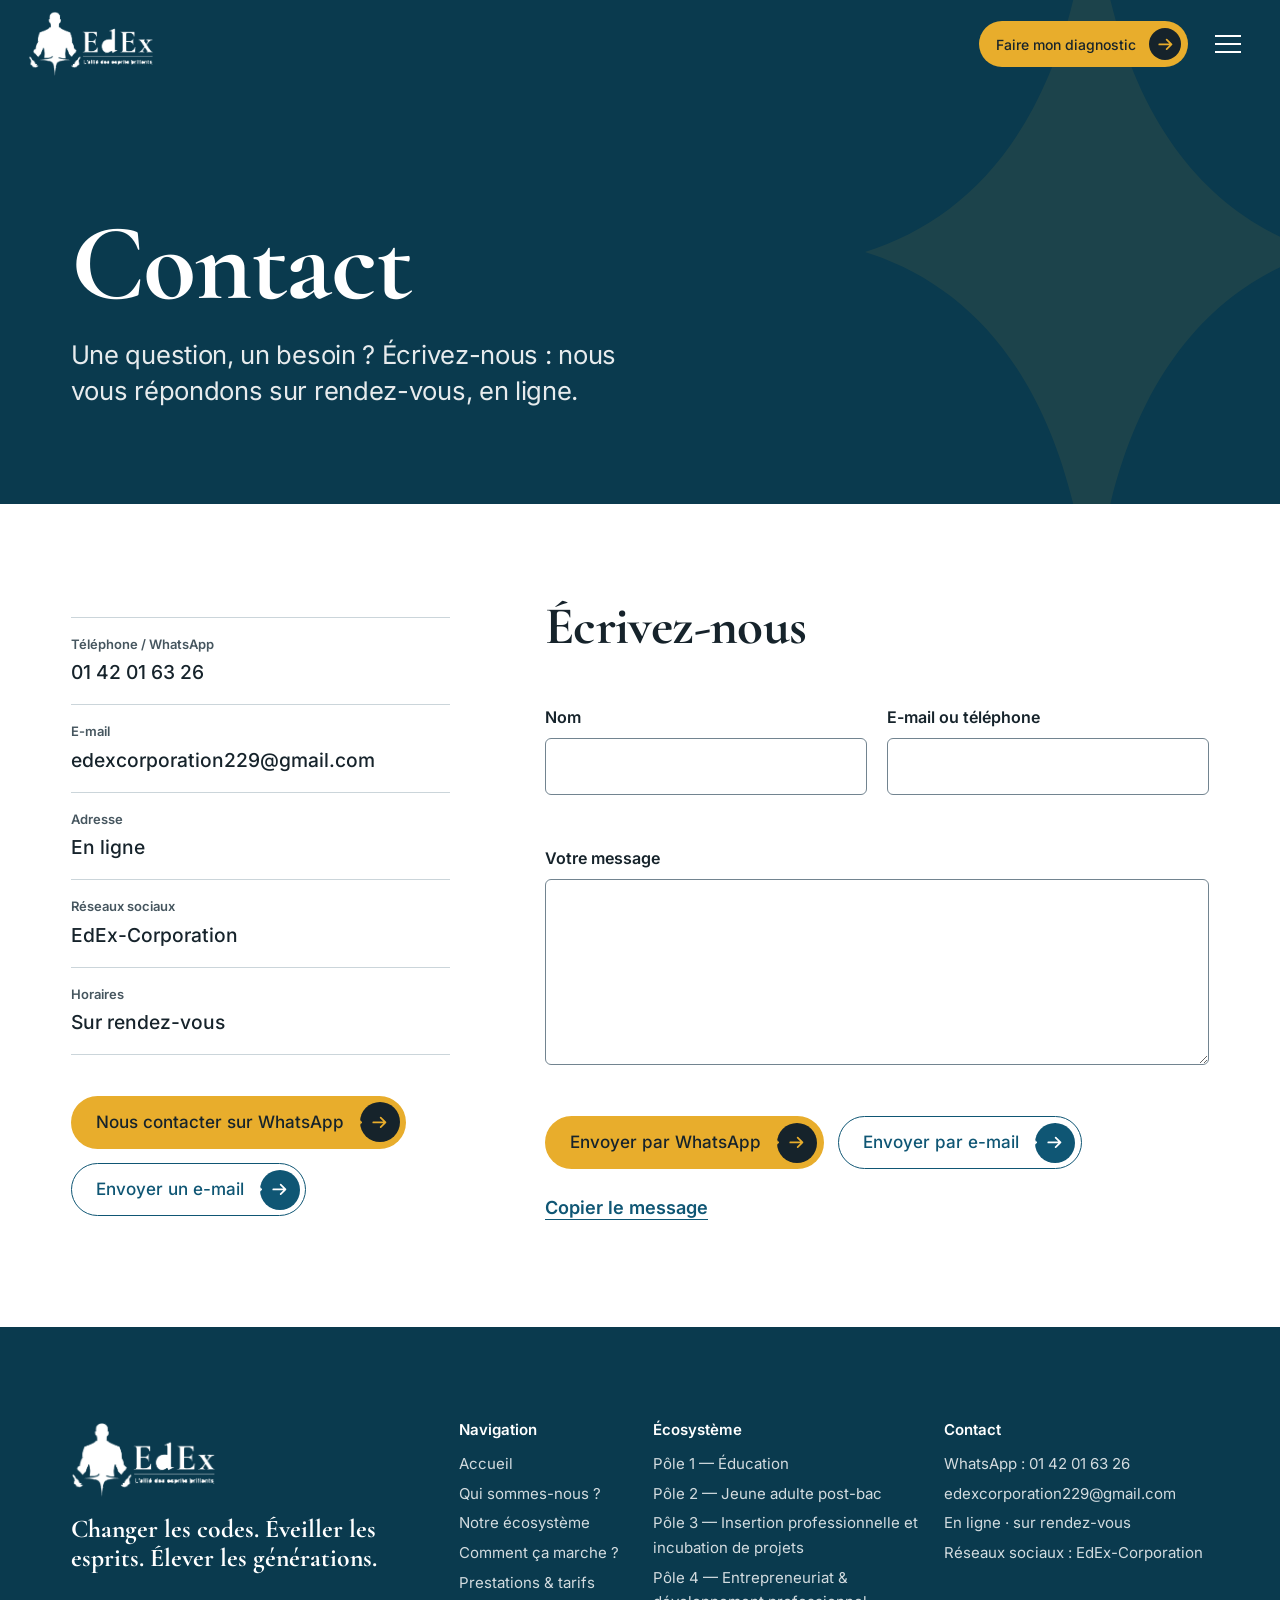
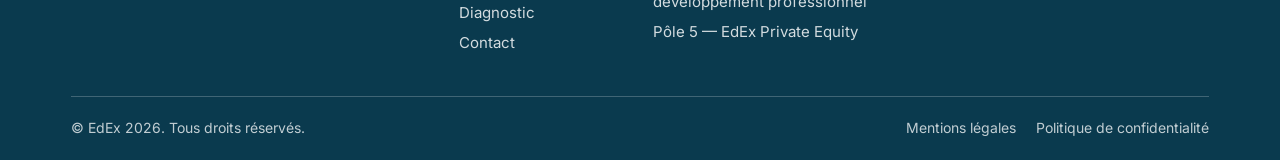
==== edex-site/edex-site/contact/index.html @ c8b8cba0 "Added robots.txt" ====
<!DOCTYPE html>
<html lang="fr">
<head>
<meta charset="utf-8">
<meta name="viewport" content="width=device-width, initial-scale=1">
<title>Contact — EdEx</title>
<meta name="description" content="Contacter EdEx par WhatsApp, téléphone ou e-mail. Échanges en ligne, sur rendez-vous.">
<meta name="theme-color" content="#0A3A4E">
<meta property="og:type" content="website">
<meta property="og:locale" content="fr_FR">
<meta property="og:site_name" content="EdEx">
<meta property="og:title" content="Contact — EdEx">
<meta property="og:description" content="Contacter EdEx par WhatsApp, téléphone ou e-mail. Échanges en ligne, sur rendez-vous.">
<meta name="twitter:card" content="summary_large_image">
<link rel="icon" type="image/png" sizes="48x48" href="../assets/img/favicon-48.png">
<link rel="apple-touch-icon" href="../assets/img/apple-touch-icon.png">
<link rel="preload" href="../assets/fonts/cormorant-garamond-latin-700-normal.woff2" as="font" type="font/woff2" crossorigin>
<link rel="preload" href="../assets/fonts/inter-latin-wght-normal.woff2" as="font" type="font/woff2" crossorigin>
<link rel="stylesheet" href="../assets/css/main.css">
<script>(function(d){var r=d.documentElement;r.classList.add('js');var rm=window.matchMedia&&matchMedia('(prefers-reduced-motion: reduce)').matches;if(rm){r.classList.add('rm')}else{try{if(sessionStorage.getItem('edex-t')==='1'){r.setAttribute('data-transitioning','1')}}catch(e){}}setTimeout(function(){if(!window.__edex){r.classList.remove('js');r.removeAttribute('data-transitioning')}},5000)})(document)</script>
</head>
<body>
<a class="skip-link" href="#main">Aller au contenu</a>
<svg width="0" height="0" style="position:absolute" aria-hidden="true" focusable="false"><symbol id="star" viewBox="0 0 60 100"><path fill="currentColor" d="M30 0C32 30 44 45 60 50 44 55 32 70 30 100 28 70 16 55 0 50 16 45 28 30 30 0Z"/></symbol><symbol id="arrow" viewBox="0 0 14 12"><path d="M1 6h11M8 1.5 12.5 6 8 10.5" fill="none" stroke="currentColor" stroke-width="1.6" stroke-linecap="round" stroke-linejoin="round"/></symbol></svg>
<div class="curtain" aria-hidden="true"><img class="curtain__logo curtain__logo--white" src="../assets/img/logo-white.webp" width="614" height="322" alt=""><img class="curtain__logo curtain__logo--gold" src="../assets/img/logo-gold.webp" width="614" height="322" alt=""></div>
<header class="site-header" data-header>
  <div class="container site-header__in">
    <div class="logo-wrap">
      <a class="logo" href="../" aria-label="EdEx — L’allié des esprits brillants, accueil">
        <img class="logo__img logo__img--white" src="../assets/img/logo-white.webp" width="614" height="322" alt="">
        <img class="logo__img logo__img--color" src="../assets/img/logo-color.webp" width="614" height="322" alt="">
      </a>
    </div>
    <nav class="nav" aria-label="Navigation principale"><ul><li><a href="../">Accueil</a></li><li><a href="../qui-sommes-nous/">Qui sommes-nous ?</a></li><li><a href="../ecosysteme/">Notre écosystème</a></li><li><a href="../comment-ca-marche/">Comment ça marche ?</a></li><li><a href="../prestations/">Prestations &amp; tarifs</a></li><li><a href="../diagnostic/">Diagnostic</a></li><li><a href="../contact/" aria-current="page">Contact</a></li></ul></nav>
    <div class="header__right">
      <a class="btn btn--gold btn--sm header__cta" href="../diagnostic/"><span class="btn__label">Faire mon diagnostic</span><span class="btn__icon" aria-hidden="true"><svg viewBox="0 0 14 12" aria-hidden="true" focusable="false"><use href="#arrow"/></svg><svg viewBox="0 0 14 12" aria-hidden="true" focusable="false"><use href="#arrow"/></svg></span></a>
      <button class="burger" type="button" aria-expanded="false" aria-controls="menu" aria-label="Ouvrir le menu"><span></span><span></span><span></span></button>
    </div>
  </div>
</header>
<nav class="menu" id="menu" aria-label="Menu principal">
  <ul><li style="--i:0"><a href="../">Accueil</a></li><li style="--i:1"><a href="../qui-sommes-nous/">Qui sommes-nous ?</a></li><li style="--i:2"><a href="../ecosysteme/">Notre écosystème</a></li><li style="--i:3"><a href="../comment-ca-marche/">Comment ça marche ?</a></li><li style="--i:4"><a href="../prestations/">Prestations &amp; tarifs</a></li><li style="--i:5"><a href="../diagnostic/">Diagnostic</a></li><li style="--i:6"><a href="../contact/" aria-current="page">Contact</a></li></ul>
  <div class="menu__foot">
    <a class="btn btn--gold" href="../diagnostic/"><span class="btn__label">Faire mon diagnostic</span><span class="btn__icon" aria-hidden="true"><svg viewBox="0 0 14 12" aria-hidden="true" focusable="false"><use href="#arrow"/></svg><svg viewBox="0 0 14 12" aria-hidden="true" focusable="false"><use href="#arrow"/></svg></span></a>
    <p style="margin-top:1rem">WhatsApp : <a href="https://wa.me/2290142016326">01 42 01 63 26</a><br><a href="mailto:edexcorporation229@gmail.com">edexcorporation229@gmail.com</a></p>
  </div>
</nav>
<main id="main">
<section class="page-hero bg-deep">
  <svg class="star page-hero__star" viewBox="0 0 60 100" aria-hidden="true" focusable="false"><use href="#star"/></svg>
  <div class="container">
    
    <h1 data-hero data-hero-title>Contact</h1>
    <p class="lede" data-hero>Une question, un besoin ? Écrivez-nous : nous vous répondons sur rendez-vous, en ligne.</p>
    
  </div>
</section><section class="section"><div class="container form-shell">
  <div class="form-aside">
    <dl class="contact-list">
      <div><dt>Téléphone / WhatsApp</dt><dd><a href="https://wa.me/2290142016326">01 42 01 63 26</a></dd></div>
      <div><dt>E-mail</dt><dd><a href="mailto:edexcorporation229@gmail.com">edexcorporation229@gmail.com</a></dd></div>
      <div><dt>Adresse</dt><dd>En ligne</dd></div>
      <div><dt>Réseaux sociaux</dt><dd>EdEx-Corporation</dd></div>
      <div><dt>Horaires</dt><dd>Sur rendez-vous</dd></div>
    </dl>
    <div class="btn-group mt-m"><a class="btn btn--gold" href="https://wa.me/2290142016326" target="_blank" rel="noopener"><span class="btn__label">Nous contacter sur WhatsApp</span><span class="btn__icon" aria-hidden="true"><svg viewBox="0 0 14 12" aria-hidden="true" focusable="false"><use href="#arrow"/></svg><svg viewBox="0 0 14 12" aria-hidden="true" focusable="false"><use href="#arrow"/></svg></span></a><a class="btn btn--line" href="mailto:edexcorporation229@gmail.com"><span class="btn__label">Envoyer un e-mail</span><span class="btn__icon" aria-hidden="true"><svg viewBox="0 0 14 12" aria-hidden="true" focusable="false"><use href="#arrow"/></svg><svg viewBox="0 0 14 12" aria-hidden="true" focusable="false"><use href="#arrow"/></svg></span></a></div>
  </div>
  <form data-contact-form novalidate aria-label="Formulaire de contact" class="stack" style="display:grid;gap:var(--sp-s)">
    <h2 style="font-size:clamp(2rem,1.4rem + 2.4vw,3.4rem)">Écrivez-nous</h2>
    <div class="row-2"><div class="field"><label for="c-nom">Nom</label><input type="text" id="c-nom" name="nom" autocomplete="name"><p class="error-msg" hidden></p></div>
    <div class="field"><label for="c-contact">E-mail ou téléphone</label><input type="text" id="c-contact" name="contact" autocomplete="email"><p class="error-msg" hidden></p></div></div>
    <div class="field"><label for="c-msg">Votre message</label><textarea id="c-msg" name="message" rows="6"></textarea><p class="error-msg" hidden></p></div>
    <p class="hp" aria-hidden="true"><label>Ne pas remplir <input type="text" name="website" tabindex="-1" autocomplete="off"></label></p>
    <div class="send-row"><button type="button" class="btn btn--gold" data-send="wa"><span class="btn__label">Envoyer par WhatsApp</span><span class="btn__icon" aria-hidden="true"><svg viewBox="0 0 14 12" aria-hidden="true" focusable="false"><use href="#arrow"/></svg><svg viewBox="0 0 14 12" aria-hidden="true" focusable="false"><use href="#arrow"/></svg></span></button><button type="button" class="btn btn--line" data-send="mail"><span class="btn__label">Envoyer par e-mail</span><span class="btn__icon" aria-hidden="true"><svg viewBox="0 0 14 12" aria-hidden="true" focusable="false"><use href="#arrow"/></svg><svg viewBox="0 0 14 12" aria-hidden="true" focusable="false"><use href="#arrow"/></svg></span></button><button type="button" class="btn-text" data-send="copy">Copier le message</button></div>
    <p class="form-status" data-send-status role="status" hidden></p>
  </form>
</div></section>
</main>
<footer class="site-footer">
  <div class="container">
    <div class="footer-grid">
      <div class="footer-brand">
        <img src="../assets/img/logo-white.webp" width="614" height="322" alt="EdEx — L’allié des esprits brillants" loading="lazy">
        <p>Changer les codes. Éveiller les esprits. Élever les générations.</p>
      </div>
      <div class="footer-col"><h2>Navigation</h2><ul><li><a href="../">Accueil</a></li><li><a href="../qui-sommes-nous/">Qui sommes-nous ?</a></li><li><a href="../ecosysteme/">Notre écosystème</a></li><li><a href="../comment-ca-marche/">Comment ça marche ?</a></li><li><a href="../prestations/">Prestations &amp; tarifs</a></li><li><a href="../diagnostic/">Diagnostic</a></li><li><a href="../contact/">Contact</a></li></ul></div>
      <div class="footer-col footer-col--wide"><h2>Écosystème</h2><ul><li><a href="../ecosysteme/pole-1/">Pôle 1 — Éducation</a></li><li><a href="../ecosysteme/pole-2/">Pôle 2 — Jeune adulte post-bac</a></li><li><a href="../ecosysteme/pole-3/">Pôle 3 — Insertion professionnelle et incubation de projets</a></li><li><a href="../ecosysteme/pole-4/">Pôle 4 — Entrepreneuriat &amp; développement professionnel</a></li><li><a href="../ecosysteme/pole-5/">Pôle 5 — EdEx Private Equity</a></li></ul></div>
      <div class="footer-col footer-col--wide"><h2>Contact</h2><ul>
        <li><a href="https://wa.me/2290142016326">WhatsApp : 01 42 01 63 26</a></li>
        <li><a href="mailto:edexcorporation229@gmail.com">edexcorporation229@gmail.com</a></li>
        <li>En ligne · sur rendez-vous</li>
        <li>Réseaux sociaux : <span class="nw">EdEx-Corporation</span></li></ul></div>
    </div>
    <div class="footer-bottom">
      <span>© EdEx 2026. Tous droits réservés.</span>
      <ul><li><a href="../mentions-legales/">Mentions légales</a></li><li><a href="../politique-confidentialite/">Politique de confidentialité</a></li></ul>
    </div>
  </div>
</footer>
<script src="../assets/vendor/gsap.min.js" defer></script>
<script src="../assets/vendor/ScrollTrigger.min.js" defer></script>
<script src="../assets/vendor/lenis.min.js" defer></script>
<script src="../assets/vendor/split-type.min.js" defer></script>
<script src="../assets/js/config.js" defer></script>
<script src="../assets/js/main.js" defer></script>
</body>
</html>
---- edex-site/edex-site/assets/css/main.css ----
/* ==========================================================================
   EdEx — site vitrine
   Tokens de marque : Navy #0F5674 · Deep Navy #0A3A4E · Or #E8AD2C · Or profond #C98F16
   Gris clair #E7ECEF · Encre #16232B · Blanc. Le navy domine, l'or accentue (≤ 10 %).
   ========================================================================== */

@font-face{font-family:"Cormorant Garamond";src:url(../fonts/cormorant-garamond-latin-700-normal.woff2) format("woff2");font-weight:700;font-style:normal;font-display:swap}
@font-face{font-family:"Inter";src:url(../fonts/inter-latin-wght-normal.woff2) format("woff2");font-weight:100 900;font-style:normal;font-display:swap}

:root{
  --navy:#0F5674; --navy-deep:#0A3A4E; --gold:#E8AD2C; --gold-deep:#C98F16;
  --gray:#E7ECEF; --ink:#16232B; --white:#fff;
  --muted:#46565F;          /* texte secondaire sur blanc / gris clair (≥ 7:1) */
  --line:#CBD5DA;           /* filets décoratifs */
  --field:#728490;          /* bordure de champ (≥ 3:1) */
  --font-display:"Cormorant Garamond",Georgia,"Times New Roman",serif;
  --font-ui:"Inter",Arial,Helvetica,sans-serif;

  /* Rythme d'espacement — échelle fluide reprise du site de référence */
  --sp-2xs:clamp(.5rem,.413rem + .373vw,1rem);
  --sp-xs:clamp(.75rem,.531rem + .932vw,2rem);
  --sp-s:clamp(1.125rem,.797rem + 1.399vw,3rem);
  --sp-m:clamp(1.5rem,.602rem + 2.396vw,4.375rem);
  --sp-l:clamp(3rem,1.6rem + 5.4vw,8.75rem);
  --sp-xl:clamp(3.75rem,2.657rem + 4.662vw,10rem);
  --gutter:clamp(1.25rem,-.06rem + 5.6vw,8.75rem);
  --col-gap:clamp(1rem,2vw,1.75rem);
  --maxw:1520px;

  /* Typographie — Cormorant Garamond Bold (titres) + Inter (interface) */
  --fs-body:clamp(1rem,.95rem + .25vw,1.125rem);
  --fs-lede:clamp(1.15rem,1rem + .75vw,1.65rem);
  --fs-h1:clamp(3rem,.9rem + 9vw,9.5rem);
  --fs-h2:clamp(2.5rem,1.3rem + 4.4vw,5.5rem);
  --fs-h3:clamp(1.75rem,1.4rem + 1.3vw,2.75rem);
  --fs-h4:clamp(1.35rem,1.2rem + .6vw,1.75rem);

  --hh:76px;                /* hauteur d'en-tête */
  --logo-h:62px;
  --radius:8px;
  --ease:cubic-bezier(.77,0,.175,1);
  --ease-out:cubic-bezier(.625,.05,0,1);
}
@media (min-width:1100px){:root{--hh:88px;--logo-h:66px}}

/* ---------- Base ---------- */
*,*::before,*::after{box-sizing:border-box}
html{-webkit-text-size-adjust:100%;scroll-padding-top:calc(var(--hh) + 1rem)}
html.lenis,html.lenis body{height:auto}
.lenis.lenis-smooth{scroll-behavior:auto!important}
.lenis.lenis-stopped{overflow:hidden}
body{margin:0;font-family:var(--font-ui);font-size:var(--fs-body);line-height:1.62;color:var(--ink);background:var(--white);-webkit-font-smoothing:antialiased;text-rendering:optimizeLegibility}
body.menu-open{overflow:hidden}
img{max-width:100%;height:auto;display:block}
a{color:inherit;text-decoration-thickness:1px;text-underline-offset:.2em}
p{margin:0 0 1.1em}
p:last-child{margin-bottom:0}
ul,ol{margin:0;padding:0;list-style:none}
h1,h2,h3,h4{font-family:var(--font-display);font-weight:700;margin:0;letter-spacing:-.012em;line-height:1.04}
h1{font-size:var(--fs-h1);line-height:.98}
h2{font-size:var(--fs-h2)}
h3{font-size:var(--fs-h3)}
h4{font-size:var(--fs-h4);line-height:1.15}
button{font:inherit;color:inherit;cursor:pointer}
:focus-visible{outline:3px solid var(--navy);outline-offset:3px;border-radius:2px}
.on-dark :focus-visible,.site-header:not(.is-scrolled) :focus-visible,.menu :focus-visible,.site-footer :focus-visible,.curtain :focus-visible{outline-color:var(--gold)}
.sr-only{position:absolute!important;width:1px;height:1px;margin:-1px;padding:0;overflow:hidden;clip:rect(0 0 0 0);white-space:nowrap;border:0}
.skip-link{position:fixed;left:1rem;top:-4rem;z-index:2000;background:var(--gold);color:var(--ink);padding:.8rem 1.1rem;font-weight:600;border-radius:6px;transition:top .2s}
.skip-link:focus{top:1rem}
[hidden]{display:none!important}

/* ---------- Layout ---------- */
.container{width:100%;max-width:var(--maxw);margin-inline:auto;padding-inline:var(--gutter)}
.section{padding-block:var(--sp-l);position:relative}
.section--tight{padding-block:var(--sp-m)}
.bg-deep{background:var(--navy-deep);color:#fff}
.bg-navy{background:var(--navy);color:#fff}
.bg-gray{background:var(--gray)}
.on-dark{color:#fff}
.grid-12{display:grid;grid-template-columns:repeat(12,minmax(0,1fr));column-gap:var(--col-gap);row-gap:var(--sp-s)}
.grid-12>*{grid-column:1/-1;min-width:0}
@media (min-width:900px){
  .grid-12>.span-4{grid-column:span 4}.grid-12>.span-5{grid-column:span 5}.grid-12>.span-6{grid-column:span 6}.grid-12>.span-7{grid-column:span 7}.grid-12>.span-8{grid-column:span 8}
  .grid-12>.start-2{grid-column-start:2}.grid-12>.start-5{grid-column-start:5}.grid-12>.start-6{grid-column-start:6}.grid-12>.start-7{grid-column-start:7}.grid-12>.start-8{grid-column-start:8}
}
.center{text-align:center}
.measure{max-width:62ch}
.measure-c{max-width:62ch;margin-inline:auto}
.stack>*+*{margin-top:var(--sp-xs)}
.mt-s{margin-top:var(--sp-s)}.mt-m{margin-top:var(--sp-m)}

/* ---------- Étoile / filet / eyebrow ---------- */
.star{display:block;width:auto;fill:currentColor}
.rule{display:block;width:56px;height:1px;background:var(--gold);border:0;margin:0 0 var(--sp-xs)}
.eyebrow{display:inline-flex;align-items:center;gap:.6rem;font-size:.9375rem;font-weight:500;letter-spacing:.01em;margin-bottom:var(--sp-xs)}
.eyebrow .star{height:.95rem;color:var(--gold)}
.lede{font-size:var(--fs-lede);line-height:1.42;letter-spacing:-.012em}
.muted{color:var(--muted)}
.bg-deep .muted,.bg-navy .muted,.on-dark .muted{color:rgba(255,255,255,.82)}

/* Reveal typographique : masque de ligne (accents : marge de sécurité) */
.split-line{display:block}
.line-mask{overflow:hidden;padding-block:.1em .22em;margin-block:-.1em -.22em}
.js:not(.rm) [data-hero]{visibility:hidden}

/* ---------- En-tête ---------- */
.site-header{position:fixed;inset:0 0 auto 0;height:var(--hh);z-index:100;color:#fff;transition:transform .35s var(--ease-out),background-color .25s,color .25s,box-shadow .25s}
.site-header__in{height:100%;display:flex;align-items:center;justify-content:space-between;gap:.9rem;flex-wrap:nowrap}
.site-header.is-scrolled{background:#fff;color:var(--ink);box-shadow:0 1px 0 var(--line)}
.site-header.is-hidden{transform:translateY(-101%)}
.menu-open .site-header{background:transparent!important;color:#fff!important;box-shadow:none;transform:none!important}
.logo{display:flex;align-items:center;gap:1.1rem;position:relative;flex:none;text-decoration:none}
.logo__img{height:var(--logo-h);width:auto}
.logo__img--color{position:absolute;left:0;top:50%;transform:translateY(-50%);opacity:0;transition:opacity .25s}
.logo__img--white{transition:opacity .25s}
.site-header.is-scrolled .logo__img--color{opacity:1}
.site-header.is-scrolled .logo__img--white{opacity:0}
.menu-open .site-header .logo__img--color{opacity:0!important}
.menu-open .site-header .logo__img--white{opacity:1!important}
.logo-wrap{display:flex;align-items:center;gap:.75rem;flex:none}
.pole-mark{font-size:.75rem;font-weight:500;letter-spacing:.04em;text-transform:uppercase;color:var(--navy);white-space:nowrap;padding-left:.75rem;border-left:1px solid var(--line)}
.nav{display:none}
.nav ul{display:flex;align-items:center;gap:clamp(.7rem,1vw,1.5rem)}
.nav a{display:inline-block;padding:.5rem .1rem;font-size:.875rem;font-weight:500;text-decoration:none;position:relative;white-space:nowrap}
.nav a::after{content:"";position:absolute;left:0;right:0;bottom:.15rem;height:2px;background:currentColor;transform:scaleX(0);transform-origin:left;transition:transform .35s var(--ease-out)}
.site-header:not(.is-scrolled) .nav a::after{background:var(--gold)}
.nav a:hover::after,.nav a[aria-current="page"]::after{transform:scaleX(1)}
.header__right{display:flex;align-items:center;gap:1rem}
.site-header .header__cta{display:none}
@media (min-width:640px){.site-header .header__cta{display:inline-flex}}
@media (min-width:1320px){.nav{display:block}.burger{display:none!important}}
.site-header .container{padding-inline:clamp(1.25rem,2.2vw,3rem)}
.burger{width:48px;height:48px;border:0;background:transparent;display:grid;place-content:center;gap:6px;padding:0;border-radius:50%}
.burger span{display:block;width:26px;height:2px;background:currentColor;transition:transform .3s var(--ease-out),opacity .2s}
.menu-open .burger span:nth-child(1){transform:translateY(8px) rotate(45deg)}
.menu-open .burger span:nth-child(2){opacity:0}
.menu-open .burger span:nth-child(3){transform:translateY(-8px) rotate(-45deg)}

/* Menu plein écran (surface opaque Deep Navy) */
.menu{position:fixed;inset:0;z-index:90;background:var(--navy-deep);color:#fff;transform:translateY(-100%);visibility:hidden;transition:transform .55s var(--ease),visibility 0s .55s;overflow-y:auto;padding:calc(var(--hh) + 1.5rem) var(--gutter) 2rem;display:flex;flex-direction:column;justify-content:space-between;gap:2rem}
.menu-open .menu{transform:none;visibility:visible;transition-delay:0s}
.menu ul{display:grid;gap:.15rem}
.menu li{opacity:0;transform:translateY(-14px);transition:opacity .4s,transform .5s var(--ease-out)}
.menu-open .menu li{opacity:1;transform:none;transition-delay:calc(var(--i,0)*70ms + .2s)}
.menu li a{display:block;font-family:var(--font-display);font-weight:700;font-size:clamp(2.1rem,1.4rem + 3.4vw,3.4rem);line-height:1.15;text-decoration:none;padding:.15em 0}
.menu li a[aria-current="page"]{color:var(--gold)}
.menu__foot{display:grid;gap:.4rem;padding-top:1.25rem;border-top:1px solid rgba(255,255,255,.25);font-size:.9375rem;opacity:0;transition:opacity .5s .55s}
.menu-open .menu__foot{opacity:1}
.menu__foot a{text-decoration:none}

/* ---------- Rideau de transition ---------- */
.curtain{position:fixed;inset:0;z-index:1000;background:var(--navy);display:grid;place-items:center;transform:translateY(100%);visibility:hidden;pointer-events:none}
.curtain.is-first{background:var(--navy-deep)}
.curtain.is-active{visibility:visible;pointer-events:all}
.curtain.is-in{transform:none;transition:transform .6s var(--ease)}
.curtain.is-out{transform:translateY(-100%);transition:transform .6s var(--ease)}
.curtain__logo{width:min(220px,52vw);opacity:0;transform:translateY(24px)}
.curtain.is-in .curtain__logo{opacity:1;transform:none;transition:opacity .5s .2s,transform .6s .2s var(--ease-out)}
.curtain.is-out .curtain__logo{opacity:1;transform:translateY(-24px);transition:transform .6s var(--ease)}
html[data-transitioning] .curtain{transform:none!important;transition:none!important;visibility:visible;pointer-events:all}
html[data-transitioning] .curtain .curtain__logo{opacity:1;transform:none;transition:none}
.curtain__logo--gold{display:none}
.curtain.is-first .curtain__logo--white,html[data-transitioning="first"] .curtain__logo--white{display:none}
.curtain.is-first .curtain__logo--gold,html[data-transitioning="first"] .curtain__logo--gold{display:block}
html[data-transitioning="first"] .curtain{background:var(--navy-deep)}

/* ---------- Boutons ---------- */
.btn{display:inline-flex;align-items:center;gap:1rem;padding:.35rem .35rem .35rem 1.5rem;border-radius:100px;border:1.5px solid transparent;font-size:1.0625rem;font-weight:500;line-height:1;text-decoration:none;cursor:pointer;background:none;position:relative;transition:transform .25s var(--ease-out),background-color .25s,color .25s}
.btn:hover{transform:scale(.97)}
.btn__label{position:relative;display:block;overflow:hidden;white-space:nowrap;line-height:1.5}
.btn__row{display:block;white-space:nowrap}
.btn__row--b{position:absolute;left:0;right:0;top:100%}
.btn__row span{display:inline-block}
.btn__icon{position:relative;flex:none;width:2.5rem;height:2.5rem;border-radius:50%;overflow:hidden;display:grid;place-items:center}
.btn__icon svg{position:absolute;inset:0;margin:auto;width:.95rem;height:.8rem;transition:transform .45s var(--ease-out)}
.btn__icon svg:first-child{transform:translateX(-160%)}
.btn:hover .btn__icon svg:first-child,.btn:focus-visible .btn__icon svg:first-child{transform:none}
.btn:hover .btn__icon svg:last-child,.btn:focus-visible .btn__icon svg:last-child{transform:translateX(160%)}
.btn--gold{background:var(--gold);color:var(--ink)}
.btn--gold .btn__icon{background:var(--ink);color:var(--gold)}
.btn--gold:hover{background:#F0BB48}
.btn--navy{background:var(--navy);color:#fff}
.btn--navy .btn__icon{background:#fff;color:var(--navy)}
.btn--line{border-color:currentColor;color:var(--navy)}
.btn--line .btn__icon{background:var(--navy);color:#fff}
.btn--line-light{border-color:#fff;color:#fff}
.btn--line-light .btn__icon{background:#fff;color:var(--navy-deep)}
.btn--sm{font-size:.875rem;padding-left:1.05rem;gap:.8rem}
.btn--sm .btn__icon{width:2rem;height:2rem}
.btn[aria-disabled="true"]{opacity:.6;pointer-events:none}
.btn-group{display:flex;flex-wrap:wrap;gap:.9rem}
.link-arrow{display:inline-flex;align-items:center;gap:.7rem;font-weight:600;text-decoration:none;color:var(--navy)}
.link-arrow .ic{width:2.25rem;height:2.25rem;border-radius:50%;background:var(--navy);color:#fff;display:grid;place-items:center;transition:transform .35s var(--ease-out)}
.link-arrow .ic svg{width:.9rem;height:.75rem}
.link-arrow:hover .ic{transform:translateX(4px)}
.on-dark .link-arrow,.bg-deep .link-arrow{color:#fff}
.on-dark .link-arrow .ic,.bg-deep .link-arrow .ic{background:#fff;color:var(--navy-deep)}

/* ---------- Statuts des pôles (forme + libellé, jamais la couleur seule) ---------- */
.badge{display:inline-flex;align-items:center;gap:.5rem;padding:.32rem .8rem;border-radius:100px;font-size:.8125rem;font-weight:500;line-height:1.2;white-space:nowrap;border:1.5px solid var(--navy);color:var(--navy);background:transparent}
.badge::before{content:"";width:.5rem;height:.5rem;border-radius:50%;border:1.5px solid currentColor}
.badge--ops{background:var(--navy);color:#fff}
.badge--ops::before{background:#fff;border-color:#fff}
.badge--dev{}
.badge--vision{border-style:dashed}
.badge--vision::before{border-style:dashed}
.on-dark .badge:not(.badge--ops),.bg-deep .badge:not(.badge--ops){color:#fff;border-color:#fff}
.on-dark .badge--ops,.bg-deep .badge--ops{background:#fff;color:var(--navy-deep)}
.on-dark .badge--ops::before,.bg-deep .badge--ops::before{background:var(--navy-deep);border-color:var(--navy-deep)}

/* ---------- Hero ---------- */
.hero{position:relative;min-height:max(100svh,640px);display:flex;flex-direction:column;justify-content:flex-end;align-items:center;text-align:center;overflow:hidden;padding-top:calc(var(--hh) + 3rem);padding-bottom:var(--sp-m)}
.hero__bg{position:absolute;inset:-14% 0;z-index:0;will-change:transform}
.hero__img{position:absolute;inset:0;width:100%;height:100%;object-fit:cover;opacity:.55}
.hero__star{position:absolute;color:var(--gold);opacity:.08;height:125%;right:-4vw;top:-8%}
.hero__inner{position:relative;z-index:1;display:flex;flex-direction:column;align-items:center;gap:var(--sp-xs)}
.hero__title{max-width:14ch}
.hero__lede{max-width:44ch;color:rgba(255,255,255,.9)}
.hero__actions{margin-top:.6rem;justify-content:center}
.hero__meta{position:relative;z-index:1;margin-top:var(--sp-m);display:flex;align-items:center;gap:.7rem;font-size:.875rem;color:rgba(255,255,255,.75)}
.hero__meta .star{height:1rem;color:var(--gold)}

.page-hero{position:relative;overflow:hidden;padding:calc(var(--hh) + var(--sp-l)) 0 var(--sp-l);min-height:clamp(22rem,56svh,38rem);display:flex;align-items:flex-end}
.page-hero .container{position:relative;z-index:1}
.page-hero__star{position:absolute;color:var(--gold);opacity:.08;height:150%;right:-3vw;top:-25%;z-index:0}
.page-hero h1{font-size:clamp(2.9rem,1.2rem + 7vw,7.6rem);max-width:15ch}
.page-hero .lede{max-width:52ch;margin-top:var(--sp-xs);color:rgba(255,255,255,.9)}
.page-hero--light{background:var(--gray);color:var(--ink);padding-top:calc(var(--hh) + var(--sp-m))}
.page-hero--light .lede{color:var(--muted)}
.page-hero--light .page-hero__star{opacity:.14;color:var(--gold-deep)}
.page-hero__meta{display:flex;flex-wrap:wrap;align-items:center;gap:.9rem;margin-bottom:var(--sp-xs);font-size:.875rem;font-weight:500}
.pole-tag{font-size:.8125rem;font-weight:500;letter-spacing:.04em;text-transform:uppercase;color:var(--navy)}

/* ---------- Bandeau de statement ---------- */
.statement{text-align:center}
.statement h2{max-width:16ch;margin-inline:auto}
.statement p{max-width:56ch;margin:var(--sp-s) auto 0;font-size:var(--fs-lede);line-height:1.45;color:var(--muted)}
.section-head{max-width:900px;margin:0 auto var(--sp-m);text-align:center}
.section-head p{margin-top:var(--sp-xs);color:var(--muted);font-size:var(--fs-lede);line-height:1.45}

/* ---------- Cartes de pôles (5 identiques, sans hiérarchie) ---------- */
.pole-rail{display:flex;gap:var(--col-gap);overflow-x:auto;scroll-snap-type:x mandatory;padding:0 var(--gutter) 1rem;margin-inline:calc(var(--gutter)*-1);scrollbar-width:thin;overscroll-behavior-x:contain}
.pole-rail>li{flex:0 0 min(78vw,340px);scroll-snap-align:start;display:flex}
.pole-rail:focus-visible{outline-offset:-3px}
@media (min-width:1200px){
  .pole-rail{display:grid;grid-template-columns:repeat(5,minmax(0,1fr));overflow:visible;padding:0;margin:0}
  .pole-rail>li{flex:initial}
}
.pole-card{position:relative;isolation:isolate;overflow:hidden;background:var(--gray);border-radius:var(--radius);padding:var(--sp-xs);display:flex;flex-direction:column;gap:1rem;min-height:30rem;width:100%;color:var(--ink)}
.pole-card__star{position:absolute;z-index:-1;height:78%;right:-14%;bottom:-16%;color:var(--gold);opacity:.16;transition:transform .8s var(--ease-out)}
.pole-card:hover .pole-card__star{transform:translateY(-3%) scale(1.04)}
.pole-card__top{display:flex;flex-direction:column;align-items:flex-start;gap:.8rem}
.pole-card h3{font-size:clamp(1.7rem,1.3rem + .8vw,2.15rem);line-height:1.08;margin-top:.4rem}
.pole-card__pub{font-size:.9375rem;color:var(--muted);line-height:1.5}
.pole-card__foot{margin-top:auto;padding-top:1rem}
.pole-card .link-arrow{font-size:.9375rem}
.pole-card a.stretch::after{content:"";position:absolute;inset:0;z-index:1}

/* ---------- Pile de cartes qui se retournent ---------- */
.stack-layout{display:grid;gap:var(--sp-m)}
@media (min-width:992px){.stack-layout{grid-template-columns:5fr 7fr;column-gap:var(--sp-m);align-items:start}.stack-intro{position:sticky;top:calc(var(--hh) + 2rem)}}
.stack-intro h2{font-size:clamp(2.4rem,1.2rem + 4vw,5rem)}
.stack{display:block}
.stack-card+.stack-card{margin-top:1.25rem}
.stack-card{position:sticky;top:calc(var(--hh) + 1.25rem + var(--i)*.9rem);perspective:1600px;height:min(28rem,72svh);min-height:24rem;will-change:transform;transform-origin:50% 0}
.stack-card__inner{position:relative;width:100%;height:100%;transform-style:preserve-3d;transition:transform .75s var(--ease)}
.stack-card.is-flipped .stack-card__inner{transform:rotateY(180deg)}
.stack-face{position:absolute;inset:0;background:#fff;color:var(--ink);border-radius:var(--radius);padding:clamp(1.25rem,3vw,2.25rem);display:flex;flex-direction:column;justify-content:space-between;gap:1rem;backface-visibility:hidden;-webkit-backface-visibility:hidden;overflow:hidden}
.stack-face--back{transform:rotateY(180deg);background:var(--gray)}
.stack-label{display:inline-flex;align-items:center;gap:.6rem;font-size:.9375rem;font-weight:500;color:var(--navy)}
.stack-label .star{height:.95rem;color:var(--gold)}
.stack-big{font-family:var(--font-display);font-weight:700;font-size:clamp(2.1rem,1.3rem + 2.8vw,3.8rem);line-height:1.04;color:var(--navy)}
.stack-text{font-size:clamp(1.05rem,.95rem + .5vw,1.35rem);line-height:1.5}
.stack-btn{align-self:flex-start;display:inline-flex;align-items:center;gap:.6rem;border:1.5px solid var(--navy);color:var(--navy);background:transparent;border-radius:100px;padding:.7rem 1.25rem;font-weight:500;font-size:.9375rem;transition:background-color .25s,color .25s}
.stack-btn:hover{background:var(--navy);color:#fff}
.vision-lines{margin-top:var(--sp-l);text-align:center;font-family:var(--font-display);font-weight:700;font-size:clamp(2.2rem,1.1rem + 4.2vw,5.2rem);line-height:1.06}
.vision-lines span{display:block}

/* ---------- Listes à filet ---------- */
.rule-list>li{padding-block:var(--sp-xs);border-top:1px solid var(--line)}
.rule-list>li:last-child{border-bottom:1px solid var(--line)}
.rule-list--gold>li{border-top:0;position:relative;padding-top:calc(var(--sp-xs) + 1rem)}
.rule-list--gold>li::before{content:"";position:absolute;top:0;left:0;width:56px;height:1px;background:var(--gold-deep)}
.rule-list--gold>li:last-child{border-bottom:0}
.why-item{font-size:clamp(1.3rem,1.1rem + 1vw,1.9rem);line-height:1.3;letter-spacing:-.012em;font-weight:500;max-width:32ch}
.why-layout{display:grid;gap:var(--sp-m)}
@media (min-width:900px){.why-layout{grid-template-columns:5fr 7fr;column-gap:var(--sp-m)}.why-layout .sticky{position:sticky;top:calc(var(--hh) + 2rem);align-self:start}}

/* Tuiles d'offre */
.tiles{display:grid;gap:0;border-top:1px solid var(--line)}
@media (min-width:700px){.tiles{grid-template-columns:repeat(2,1fr);column-gap:var(--sp-m)}}
@media (min-width:1100px){.tiles{grid-template-columns:repeat(3,1fr)}}
.tile{display:flex;align-items:center;justify-content:space-between;gap:1rem;padding-block:1.15rem;border-bottom:1px solid var(--line);text-decoration:none;font-weight:500;font-size:1.125rem}
.tile .ic{flex:none;width:2.25rem;height:2.25rem;border-radius:50%;background:var(--navy);color:#fff;display:grid;place-items:center;transition:transform .35s var(--ease-out)}
.tile .ic svg{width:.9rem;height:.75rem}
.tile:hover .ic{transform:translateX(4px)}

/* Carte d'appel final */
.cta-card{position:relative;overflow:hidden;isolation:isolate;background:var(--navy);color:#fff;border-radius:var(--radius);padding:var(--sp-m) clamp(1.25rem,5vw,5rem);display:grid;gap:var(--sp-s);min-height:24rem;align-content:center}
.cta-card .star{position:absolute;z-index:-1;color:var(--gold);opacity:.1;height:150%;right:-3%;top:-25%}
.cta-card h2{font-size:clamp(2.2rem,1.2rem + 3.6vw,4.6rem);max-width:18ch}
.cta-card p{max-width:46ch;font-size:var(--fs-lede);line-height:1.45;color:rgba(255,255,255,.9)}

/* ---------- Pied de page ---------- */
.site-footer{background:var(--navy-deep);color:#fff;padding:var(--sp-l) 0 var(--sp-xs)}
.footer-grid{display:grid;gap:var(--sp-s) var(--col-gap);grid-template-columns:repeat(2,minmax(0,1fr))}
.footer-brand{grid-column:1/-1}
.footer-brand img{height:76px;width:auto}
.footer-brand p{margin-top:1rem;max-width:30ch;font-family:var(--font-display);font-weight:700;font-size:1.6rem;line-height:1.15}
.footer-col h2{font-family:var(--font-ui);font-size:.9375rem;font-weight:600;letter-spacing:0;margin:0 0 .9rem;color:#fff}
.footer-col li{font-size:.9375rem;color:rgba(255,255,255,.82)}
.footer-col li+li{margin-top:.35rem}
.footer-col a{color:rgba(255,255,255,.82);text-decoration:none;font-size:.9375rem}
.footer-col a:hover{color:#fff;text-decoration:underline}
.footer-bottom{margin-top:var(--sp-m);padding-top:1.25rem;border-top:1px solid rgba(255,255,255,.22);display:flex;flex-wrap:wrap;justify-content:space-between;gap:.75rem 1.5rem;font-size:.875rem;color:rgba(255,255,255,.75)}
.footer-bottom ul{display:flex;gap:1.25rem;flex-wrap:wrap}
.footer-bottom a{text-decoration:none}
.footer-bottom a:hover{text-decoration:underline}
@media (min-width:900px){.footer-grid{grid-template-columns:repeat(12,minmax(0,1fr))}.footer-brand{grid-column:span 4}.footer-col{grid-column:span 2}.footer-col--wide{grid-column:span 3}}

/* ---------- Pages de contenu (pôles, légales) ---------- */
.doc-block{display:grid;gap:var(--sp-xs);padding-block:var(--sp-m);border-top:1px solid var(--line)}
.doc-block:first-of-type{border-top:0}
@media (min-width:900px){.doc-block{grid-template-columns:4fr 7fr;column-gap:var(--sp-m)}.doc-block>h2,.doc-block>h3{position:sticky;top:calc(var(--hh) + 1.5rem);align-self:start}}
.doc-block h2,.doc-block h3{font-size:clamp(1.9rem,1.4rem + 1.6vw,3rem)}
.doc-body>*+*{margin-top:1.1em}
.doc-body p{max-width:62ch;font-size:clamp(1.05rem,1rem + .3vw,1.2rem);line-height:1.65}
.dash-list{display:grid;gap:.7rem;max-width:62ch}
.dash-list li{position:relative;padding-left:1.7rem;font-size:clamp(1.02rem,.98rem + .25vw,1.15rem);line-height:1.5}
.dash-list li::before{content:"";position:absolute;left:0;top:.82em;width:.85rem;height:1.5px;background:var(--navy)}
.notice{border-left:3px solid var(--navy);background:var(--gray);padding:1rem 1.25rem;border-radius:0 var(--radius) var(--radius) 0;max-width:62ch;font-size:1rem}
.doc-nav{display:flex;flex-wrap:wrap;gap:.6rem}
.chip-link{display:inline-flex;align-items:center;gap:.5rem;padding:.55rem 1rem;border-radius:100px;border:1.5px solid var(--navy);color:var(--navy);text-decoration:none;font-size:.9375rem;font-weight:500;transition:background-color .2s,color .2s}
.chip-link:hover,.chip-link[aria-current="page"]{background:var(--navy);color:#fff}
.placeholder{background:repeating-linear-gradient(135deg,#fff7df 0 10px,#fff 10px 20px);border:1px dashed var(--gold-deep);padding:.05em .4em;border-radius:3px;color:var(--ink)}

/* Liste de pôles (page écosystème) */
.pole-row{display:grid;gap:1rem;padding-block:var(--sp-s);border-top:1px solid var(--line);position:relative}
.pole-row:last-child{border-bottom:1px solid var(--line)}
.pole-row h3{font-size:clamp(1.9rem,1.4rem + 1.6vw,3rem)}
.pole-row p{max-width:58ch;color:var(--muted)}
.pole-row .stretch::after{content:"";position:absolute;inset:0}
@media (min-width:900px){.pole-row{grid-template-columns:2fr 5fr 3fr;column-gap:var(--sp-m);align-items:start}.pole-row__side{display:flex;flex-direction:column;align-items:flex-start;gap:1rem}}
.legend{display:grid;gap:.9rem;margin-top:var(--sp-s)}
@media (min-width:800px){.legend{grid-template-columns:repeat(3,1fr);column-gap:var(--sp-s)}}
.legend div{display:grid;gap:.5rem;justify-items:start;font-size:.9375rem;color:var(--muted)}

/* Étapes (vraie séquence : numérotation légitime) */
.steps{counter-reset:s}
.step{display:grid;gap:.6rem;padding-block:var(--sp-s);border-top:1px solid var(--line)}
.step:last-child{border-bottom:1px solid var(--line)}
@media (min-width:800px){.step{grid-template-columns:1fr 4fr 6fr;column-gap:var(--sp-s);align-items:baseline}}
.step__n{font-family:var(--font-display);font-weight:700;font-size:clamp(2.6rem,2rem + 2vw,4.2rem);line-height:1;color:var(--navy)}
.step h2{font-size:clamp(1.7rem,1.3rem + 1.3vw,2.6rem)}
.step p{color:var(--muted);max-width:46ch;font-size:1.125rem}

/* Valeurs */
.values{display:grid;gap:0}
@media (min-width:700px){.values{grid-template-columns:repeat(2,1fr);column-gap:var(--sp-m)}}
@media (min-width:1100px){.values{grid-template-columns:repeat(3,1fr)}}
.values li{font-family:var(--font-display);font-weight:700;font-size:clamp(2rem,1.4rem + 2vw,3.2rem);padding-block:var(--sp-xs);border-top:1px solid var(--line);color:var(--navy);line-height:1.1}

/* ---------- Prestations & tarifs ---------- */
.level-switch{display:inline-flex;padding:.3rem;background:var(--gray);border-radius:100px;gap:.2rem;position:relative}
.level-switch label{position:relative;cursor:pointer}
.level-switch input{position:absolute;opacity:0;inset:0;margin:0;cursor:pointer}
.level-switch span{display:block;padding:.65rem 1.5rem;border-radius:100px;font-weight:500;color:var(--ink);transition:background-color .25s,color .25s}
.level-switch input:checked+span{background:var(--navy);color:#fff}
.level-switch input:focus-visible+span{outline:3px solid var(--navy);outline-offset:3px}
.tarif-bar{position:sticky;top:var(--hh);z-index:20;background:#fff;border-bottom:1px solid var(--line);padding-block:.8rem;transition:top .35s var(--ease-out)}
.site-header.is-hidden~main .tarif-bar{top:0}
.tarif-bar .container{display:flex;flex-wrap:wrap;align-items:center;justify-content:space-between;gap:.8rem 1.5rem}
.tarif-bar__note{font-size:.875rem;color:var(--muted);margin:0}
.svc-group{padding-top:var(--sp-l)}
.svc-group__head{display:grid;gap:.8rem;margin-bottom:var(--sp-s)}
.svc-group__head h2{font-size:clamp(2.2rem,1.4rem + 3vw,4.4rem)}
.svc{display:grid;gap:var(--sp-xs);padding-block:var(--sp-s);border-top:1px solid var(--line)}
.svc:last-child{border-bottom:1px solid var(--line)}
@media (min-width:900px){.svc{grid-template-columns:5fr 7fr;column-gap:var(--sp-m)}}
.svc h3{font-size:clamp(1.7rem,1.35rem + 1vw,2.4rem);line-height:1.1;max-width:20ch}
.price{margin-top:.9rem;display:flex;align-items:baseline;gap:.5rem;color:var(--navy)}
.price__n{font-family:var(--font-display);font-weight:700;font-size:clamp(2.4rem,1.9rem + 2vw,3.6rem);line-height:1;font-variant-numeric:lining-nums}
.price__u{font-size:.9375rem;font-weight:600}
.price__lvl{display:block;font-size:.8125rem;color:var(--muted);margin-top:.3rem}
.svc__cta{margin-top:var(--sp-xs)}
.subnav{display:flex;flex-wrap:wrap;gap:.6rem}

/* ---------- Formulaires ---------- */
.form-shell{display:grid;gap:var(--sp-m)}
@media (min-width:992px){.form-shell{grid-template-columns:4fr 7fr;column-gap:var(--sp-l)}.form-aside{position:sticky;top:calc(var(--hh) + 2rem);align-self:start}}
.progress{display:flex;gap:.5rem;margin-bottom:.9rem}
.progress i{flex:1;height:4px;border-radius:4px;background:var(--gray);position:relative;overflow:hidden}
.progress i::after{content:"";position:absolute;inset:0;background:var(--navy);transform:scaleX(0);transform-origin:left;transition:transform .5s var(--ease-out)}
.progress i.is-done::after,.progress i.is-current::after{transform:none}
.progress-label{font-size:.9375rem;font-weight:500;color:var(--muted);margin-bottom:var(--sp-s)}
.panel{display:none;gap:var(--sp-s)}
.panel.is-current{display:grid}
.panel h2{font-size:clamp(2rem,1.4rem + 2.4vw,3.4rem)}
.field{display:grid;gap:.45rem}
.field label,.field legend,.fieldset legend{font-weight:600;font-size:1rem;padding:0}
.field .hint{font-size:.875rem;color:var(--muted);margin:0}
.fieldset{border:0;padding:0;margin:0;display:grid;gap:.7rem;min-width:0}
input[type=text],input[type=email],input[type=tel],input[type=date],textarea,select{width:100%;font:inherit;font-size:1rem;color:var(--ink);background:#fff;border:1.5px solid var(--field);border-radius:6px;padding:.9rem 1rem;min-height:3.4rem;transition:border-color .2s,box-shadow .2s}
textarea{min-height:9rem;resize:vertical}
input:focus,textarea:focus,select:focus{outline:none;border-color:var(--navy);box-shadow:0 0 0 3px rgba(15,86,116,.28)}
.field.has-error input,.field.has-error textarea,.field.has-error select,.fieldset.has-error .chip span{border-color:#B3261E}
.error-msg{color:#B3261E;font-size:.9rem;font-weight:500;margin:0}
.row-2{display:grid;gap:var(--sp-xs)}
@media (min-width:640px){.row-2{grid-template-columns:1fr 1fr}}
.chips{display:flex;flex-wrap:wrap;gap:.6rem}
.chip{position:relative}
.chip input{position:absolute;opacity:0;inset:0;margin:0;width:100%;height:100%;cursor:pointer}
.chip span{display:inline-flex;align-items:center;padding:.7rem 1.15rem;border:1.5px solid var(--field);border-radius:100px;font-weight:500;background:#fff;transition:background-color .2s,color .2s,border-color .2s}
.chip input:checked+span{background:var(--navy);border-color:var(--navy);color:#fff}
.chip input:focus-visible+span{outline:3px solid var(--navy);outline-offset:3px}
.chip:hover span{border-color:var(--navy)}
.form-nav{display:flex;flex-wrap:wrap;gap:.9rem;align-items:center;justify-content:space-between;margin-top:var(--sp-xs)}
.hp{position:absolute!important;left:-9999px;height:0;width:0;overflow:hidden}
.recap{display:grid;gap:.2rem;background:var(--gray);border-radius:var(--radius);padding:1.25rem 1.4rem}
.recap div{display:grid;gap:.1rem;padding-block:.55rem;border-top:1px solid var(--line)}
.recap div:first-child{border-top:0}
.recap dt{font-size:.8125rem;font-weight:600;color:var(--muted)}
.recap dd{margin:0;white-space:pre-wrap;word-break:break-word}
.banner{background:var(--gray);border-radius:var(--radius);padding:.9rem 1.1rem;font-size:.9375rem;display:flex;gap:.7rem;align-items:flex-start}
.banner .star{height:1rem;margin-top:.25rem;color:var(--gold-deep);flex:none}
.done{display:grid;gap:var(--sp-xs);background:var(--gray);border-radius:var(--radius);padding:var(--sp-s)}
.done h3{font-size:clamp(1.9rem,1.4rem + 1.5vw,2.8rem)}

input[type=file]{width:100%;font:inherit;font-size:.9375rem;padding:.8rem;border:1.5px dashed var(--field);border-radius:6px;background:#fff}
.btn-text{background:none;border:0;padding:.6rem 0;font-weight:600;color:var(--navy);text-decoration:underline;text-underline-offset:.25em}
.form-status{font-size:.9375rem;font-weight:500;color:var(--navy);margin:0}
.send-row{display:flex;flex-wrap:wrap;gap:.9rem;align-items:center}
/* Contact */
.contact-list{display:grid;gap:0;border-top:1px solid var(--line)}
.contact-list div{display:grid;gap:.15rem;padding-block:1rem;border-bottom:1px solid var(--line)}
.contact-list dt{font-size:.8125rem;font-weight:600;color:var(--muted)}
.contact-list dd{margin:0;font-size:1.2rem;font-weight:500}
.contact-list a{text-decoration:none}
.contact-list a:hover{text-decoration:underline}

/* 404 */
.nf{min-height:100svh;display:grid;place-items:center;text-align:center;padding:calc(var(--hh) + 2rem) var(--gutter) 3rem}
.nf h1{font-size:clamp(4rem,2rem + 10vw,11rem)}

/* Titres de cartes cliquables : pas de soulignement ; coupures de lignes équilibrées */
.pole-card h3 a,.pole-row h3 a{text-decoration:none}
h1,h2,h3,h4,.lede,.stack-big,.why-item,.vision-lines{text-wrap:balance}
p,li{text-wrap:pretty}
.nw{white-space:nowrap}

/* ---------- Photographies ---------- */
.hero__img{position:absolute;inset:0;width:100%;height:100%;object-fit:cover;opacity:.55}
.page-hero__img{position:absolute;inset:0;width:100%;height:100%;object-fit:cover;opacity:.28;z-index:0}
.page-hero__img::after{content:"";position:absolute;inset:0;background:linear-gradient(180deg,rgba(10,58,78,.55) 0%,rgba(10,58,78,.85) 100%)}
.pole-card__img{position:absolute;inset:0;width:100%;height:100%;object-fit:cover;opacity:0;transition:opacity .5s var(--ease-out);z-index:-1}
.pole-card:hover .pole-card__img{opacity:.12}
.section__img{width:100%;height:100%;object-fit:cover;border-radius:var(--radius)}
.about__img{width:100%;height:100%;object-fit:cover;border-radius:var(--radius);min-height:280px}
@media (min-width:900px){.about__img{min-height:420px}}

/* ---------- Mouvement réduit ---------- */
@media (prefers-reduced-motion:reduce){
  *,*::before,*::after{animation-duration:.01ms!important;animation-iteration-count:1!important;transition-duration:.01ms!important;transition-delay:0s!important;scroll-behavior:auto!important}
  .stack-card{position:relative;top:auto}
  .stack-card__inner{transition:none}
}
.rm .stack-card{position:relative;top:auto}
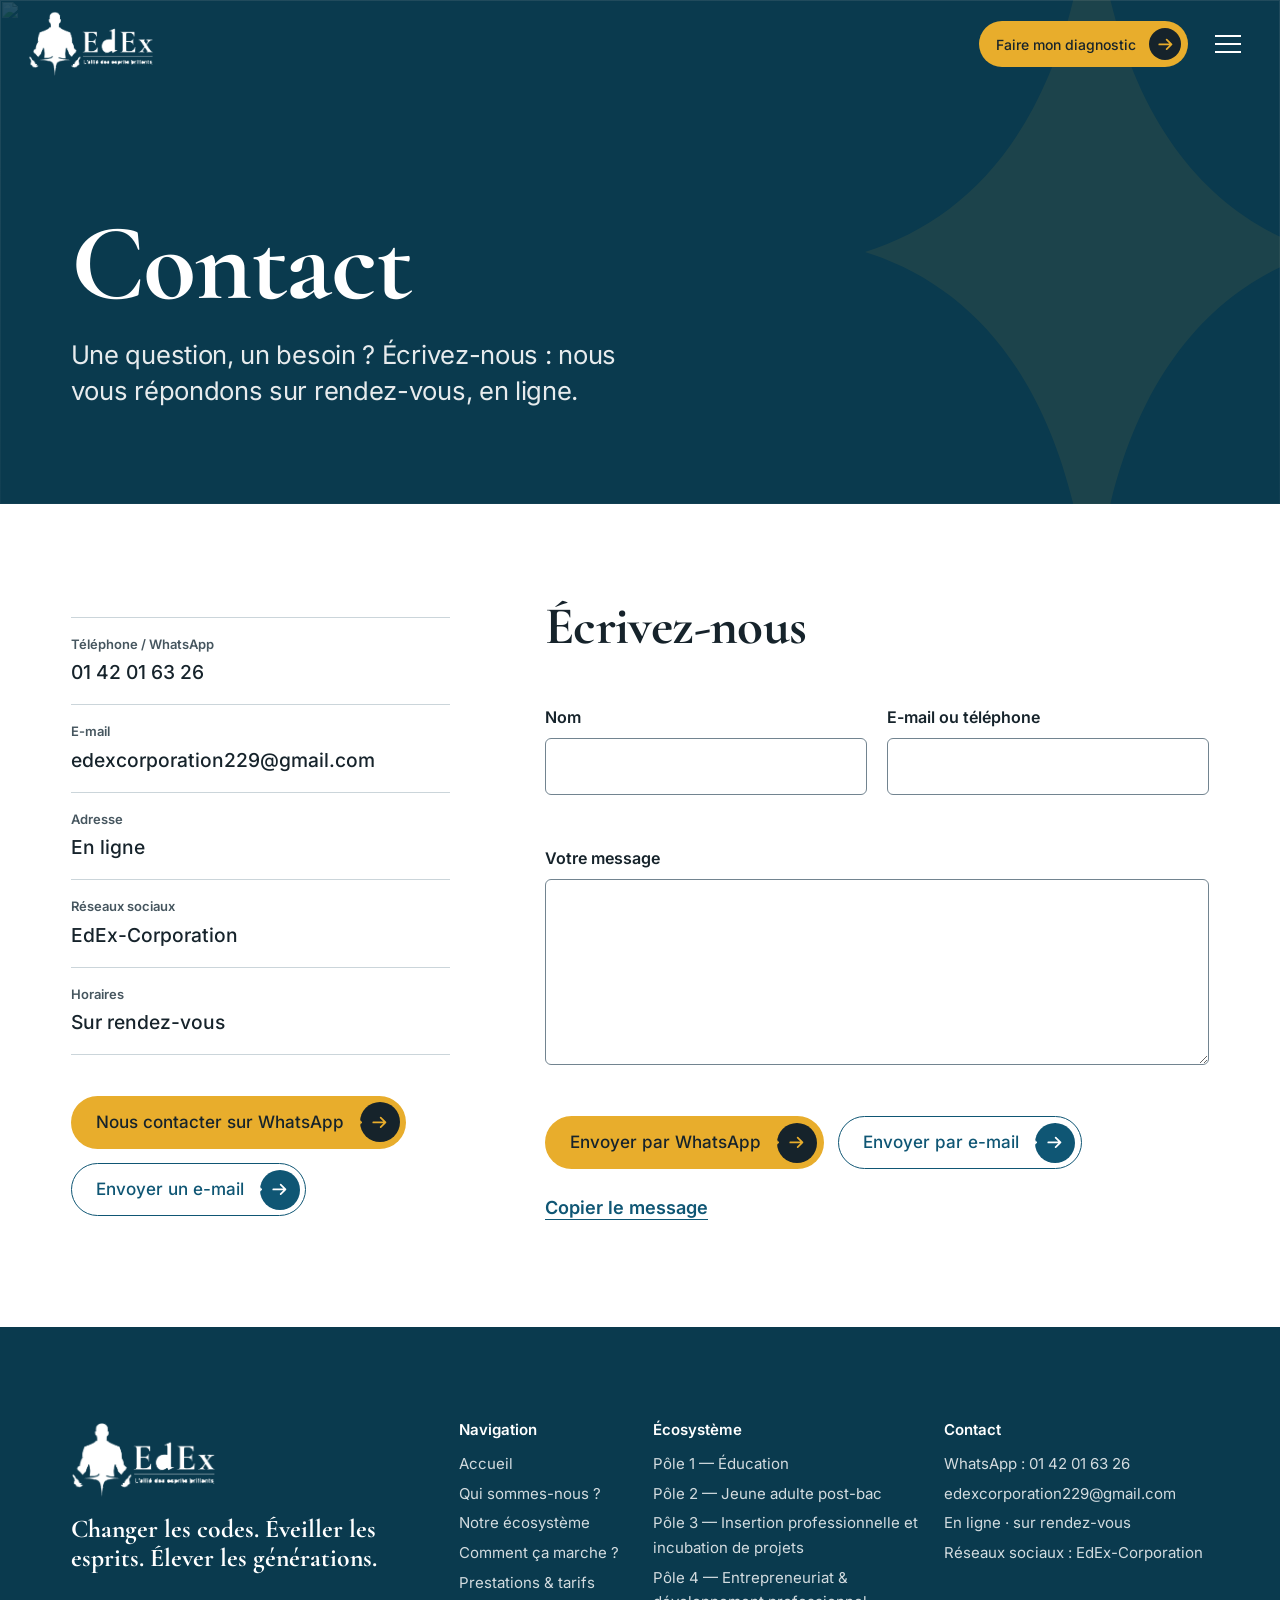
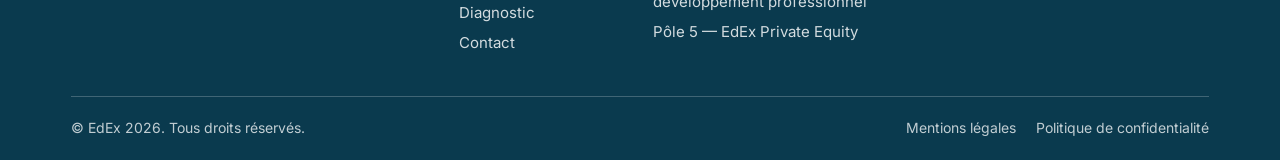
==== commit 3dbfbfb6: "Updated index.html" ====
--- a/edex-site/edex-site/contact/index.html
+++ b/edex-site/edex-site/contact/index.html
@@ -47,6 +47,7 @@
 </nav>
 <main id="main">
 <section class="page-hero bg-deep">
+  <img class="page-hero__img" src="https://images.pexels.com/photos/7993903/pexels-photo-7993903.jpeg?auto=compress&cs=tinysrgb&w=1920" alt="" loading="eager" width="1920" height="1280">
   <svg class="star page-hero__star" viewBox="0 0 60 100" aria-hidden="true" focusable="false"><use href="#star"/></svg>
   <div class="container">
     
--- a/edex-site/edex-site/assets/css/main.css
+++ b/edex-site/edex-site/assets/css/main.css
@@ -228,6 +228,8 @@
 .page-hero--light{background:var(--gray);color:var(--ink);padding-top:calc(var(--hh) + var(--sp-m))}
 .page-hero--light .lede{color:var(--muted)}
 .page-hero--light .page-hero__star{opacity:.14;color:var(--gold-deep)}
+.page-hero--light .page-hero__img{opacity:.10}
+.page-hero__img{position:absolute;inset:0;width:100%;height:100%;object-fit:cover;opacity:.28;z-index:0}
 .page-hero__meta{display:flex;flex-wrap:wrap;align-items:center;gap:.9rem;margin-bottom:var(--sp-xs);font-size:.875rem;font-weight:500}
 .pole-tag{font-size:.8125rem;font-weight:500;letter-spacing:.04em;text-transform:uppercase;color:var(--navy)}
 
